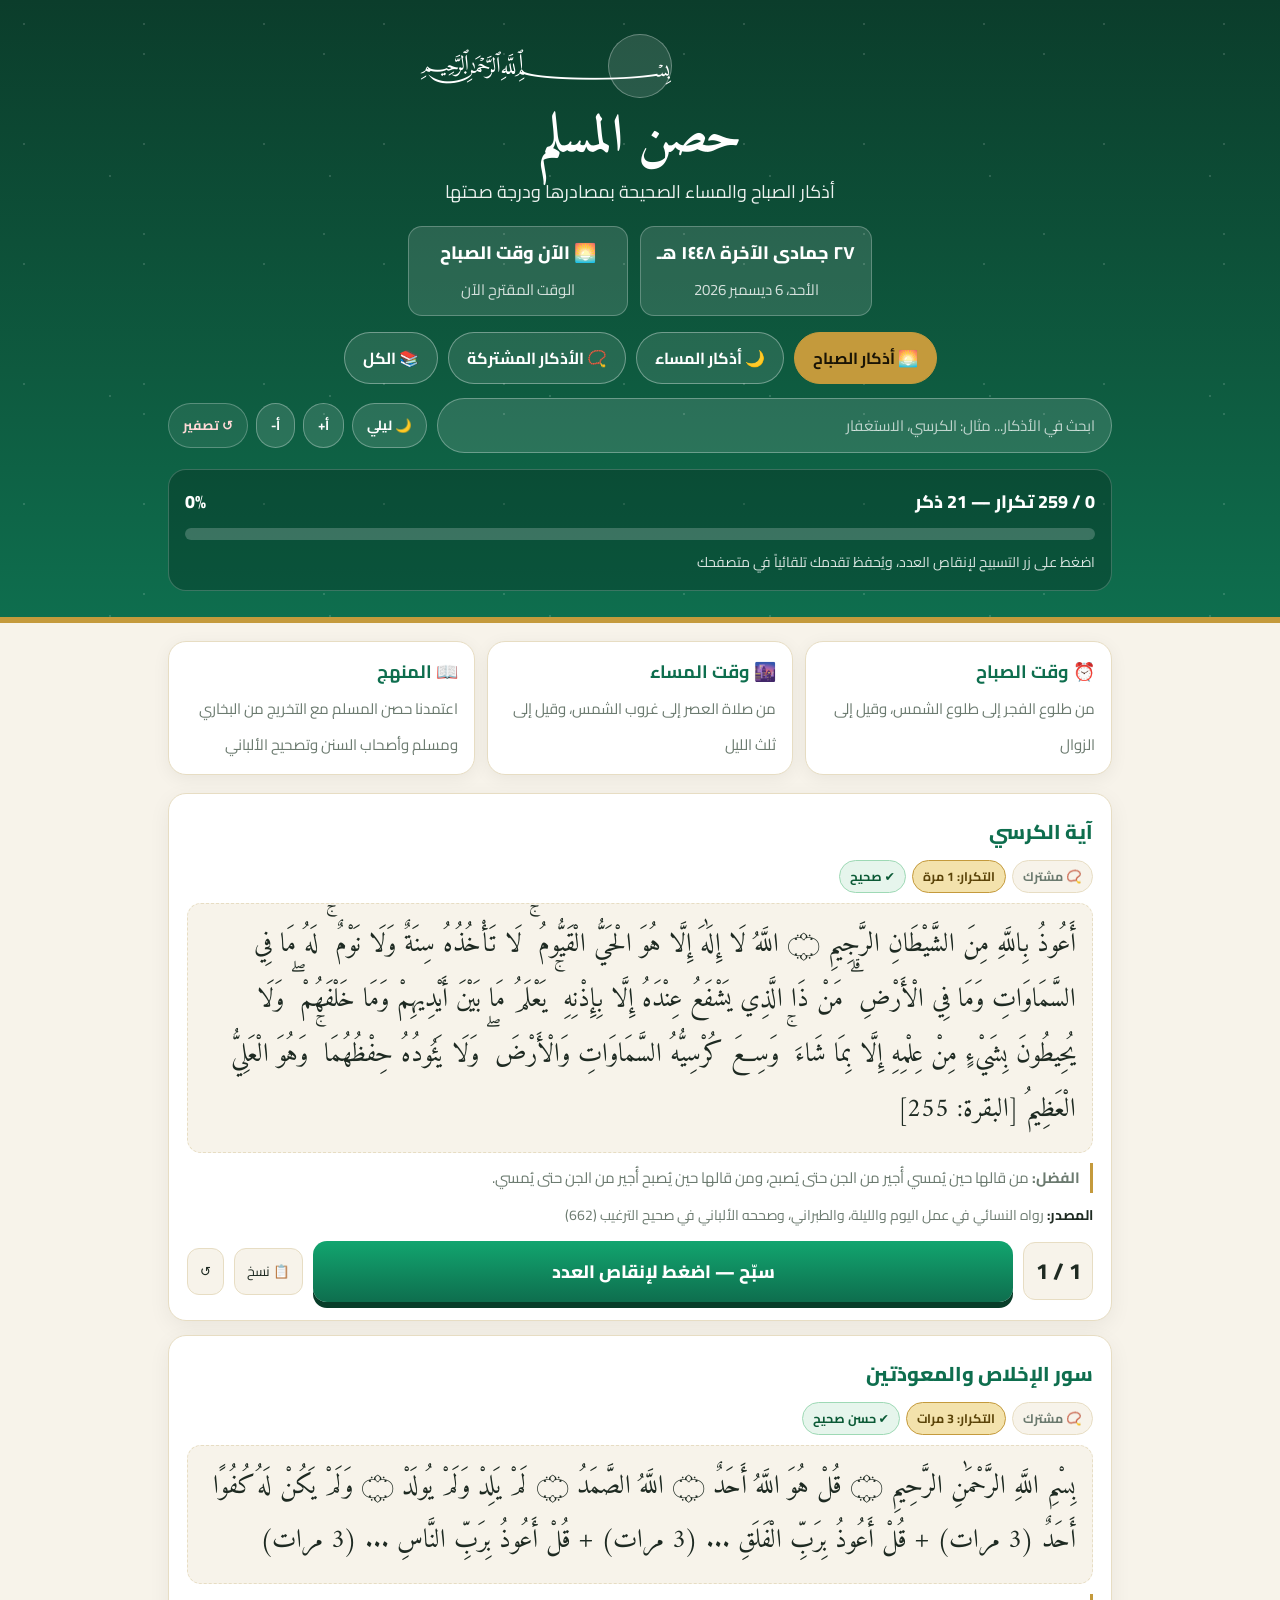
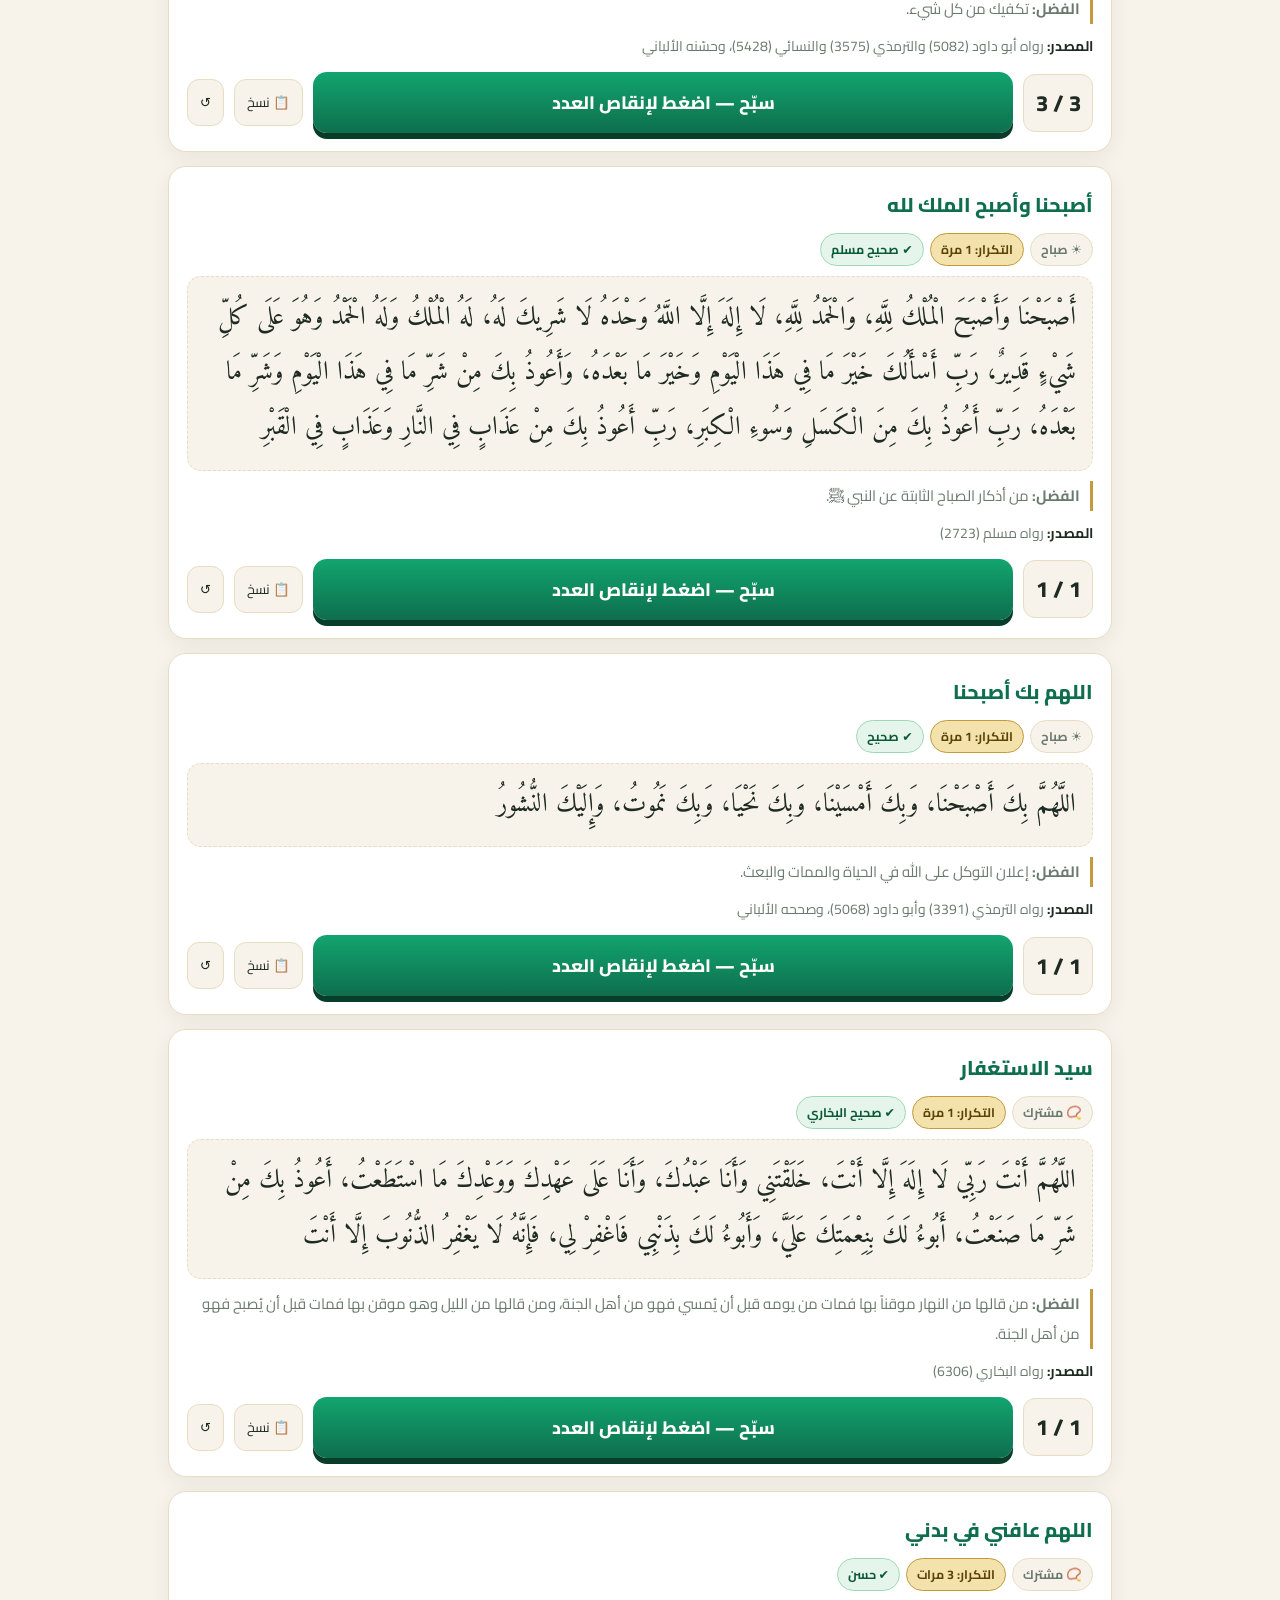
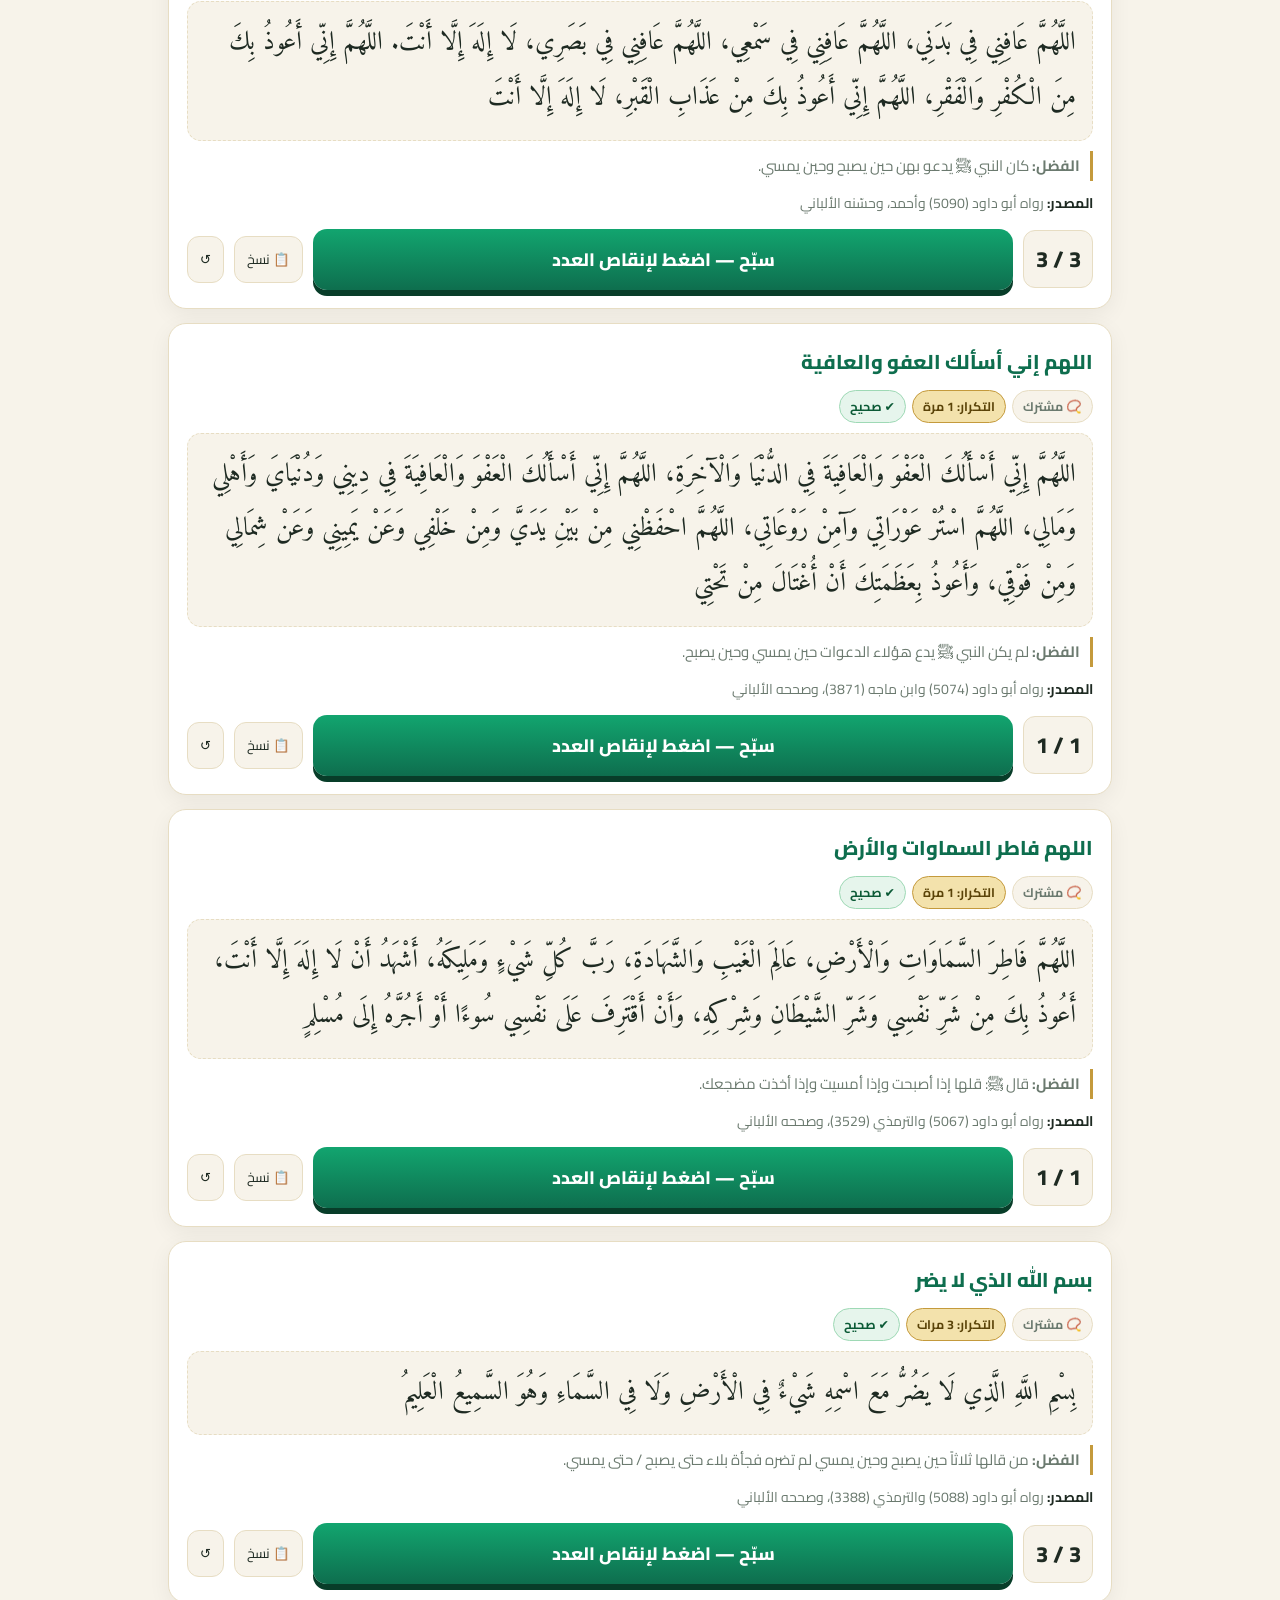
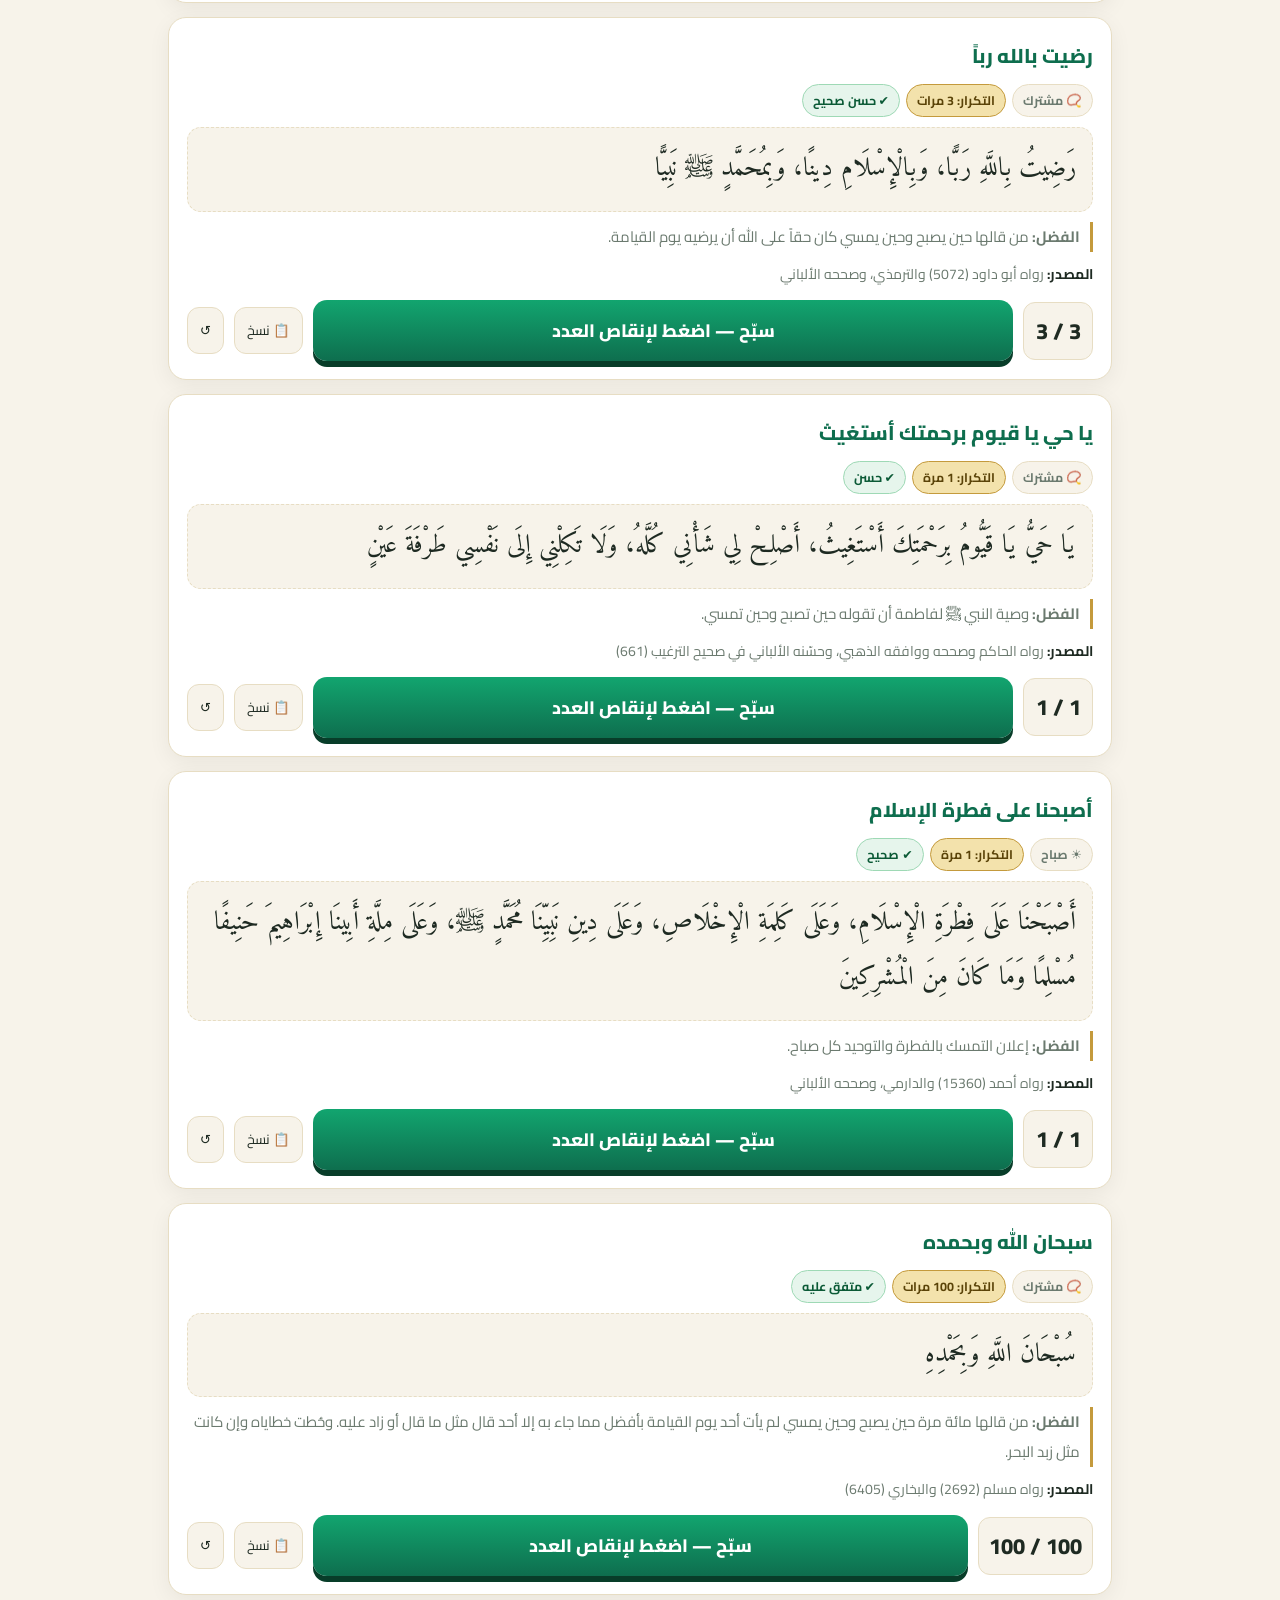
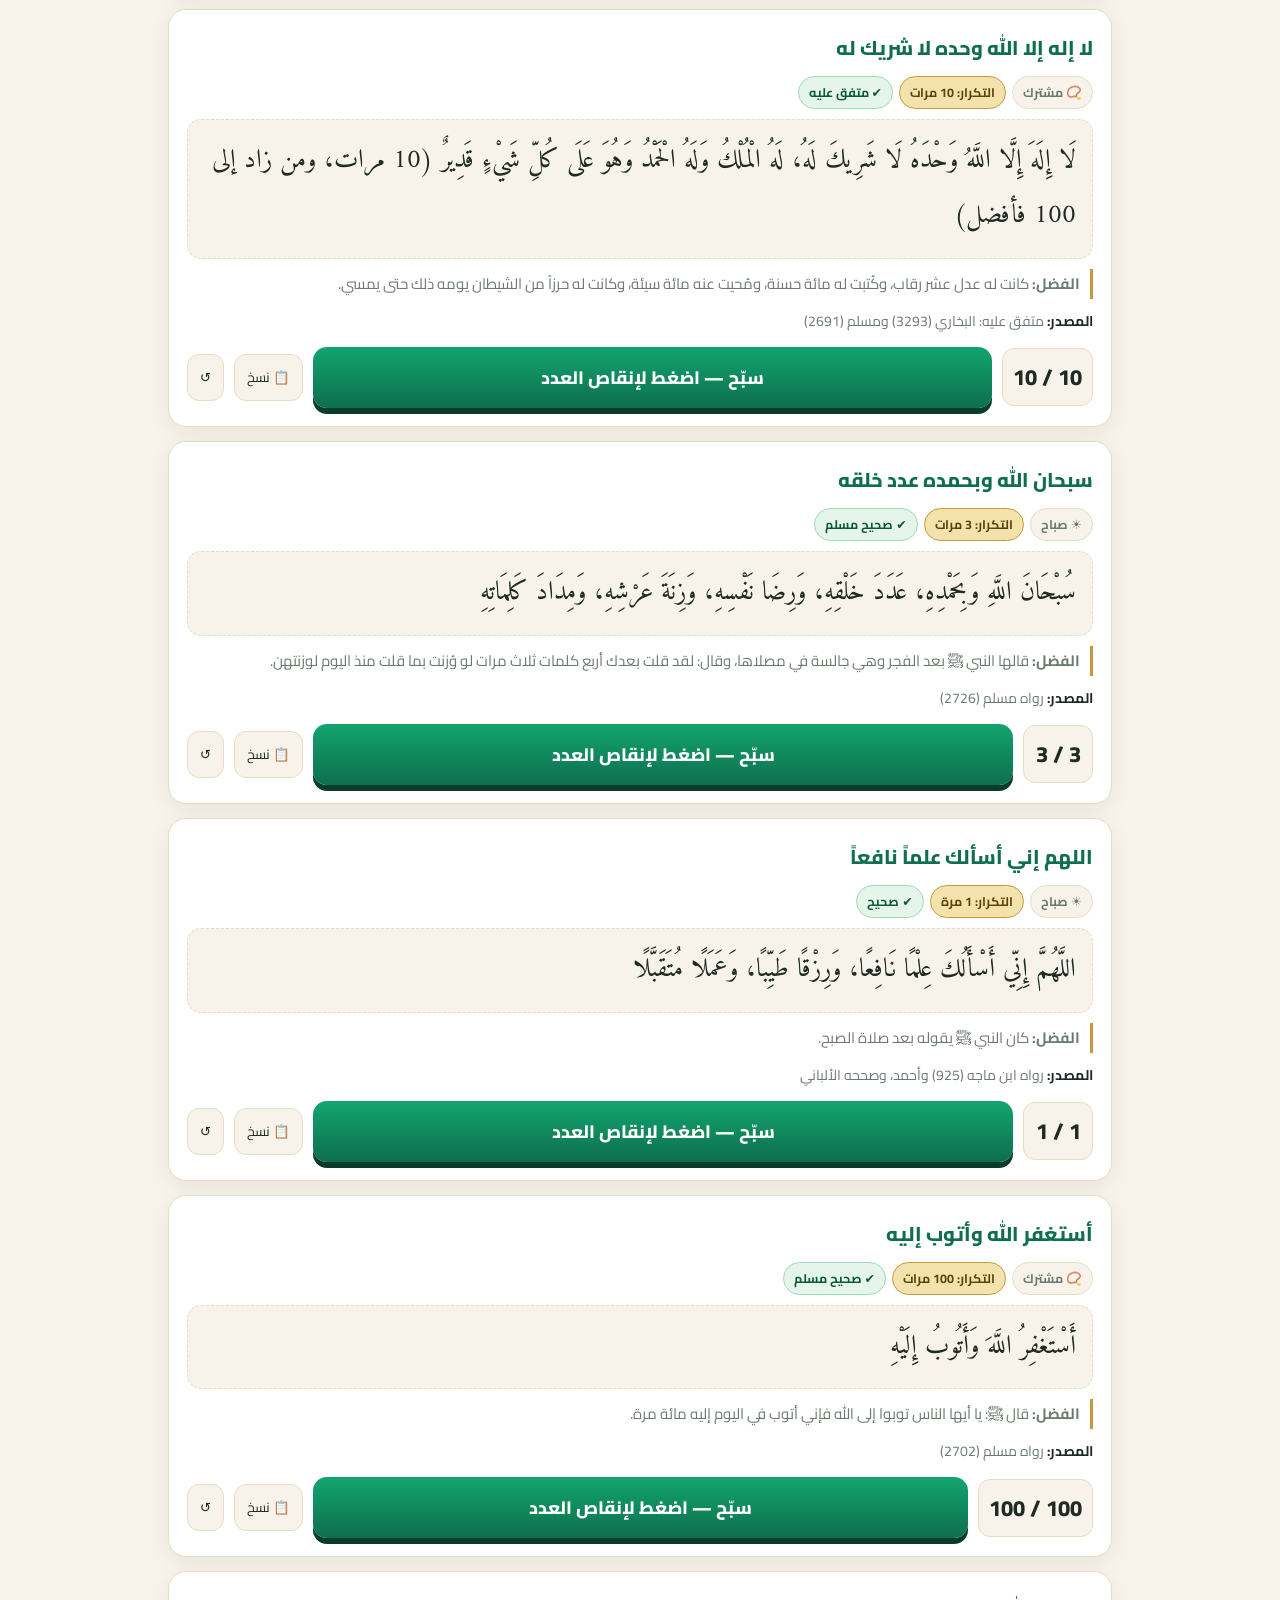
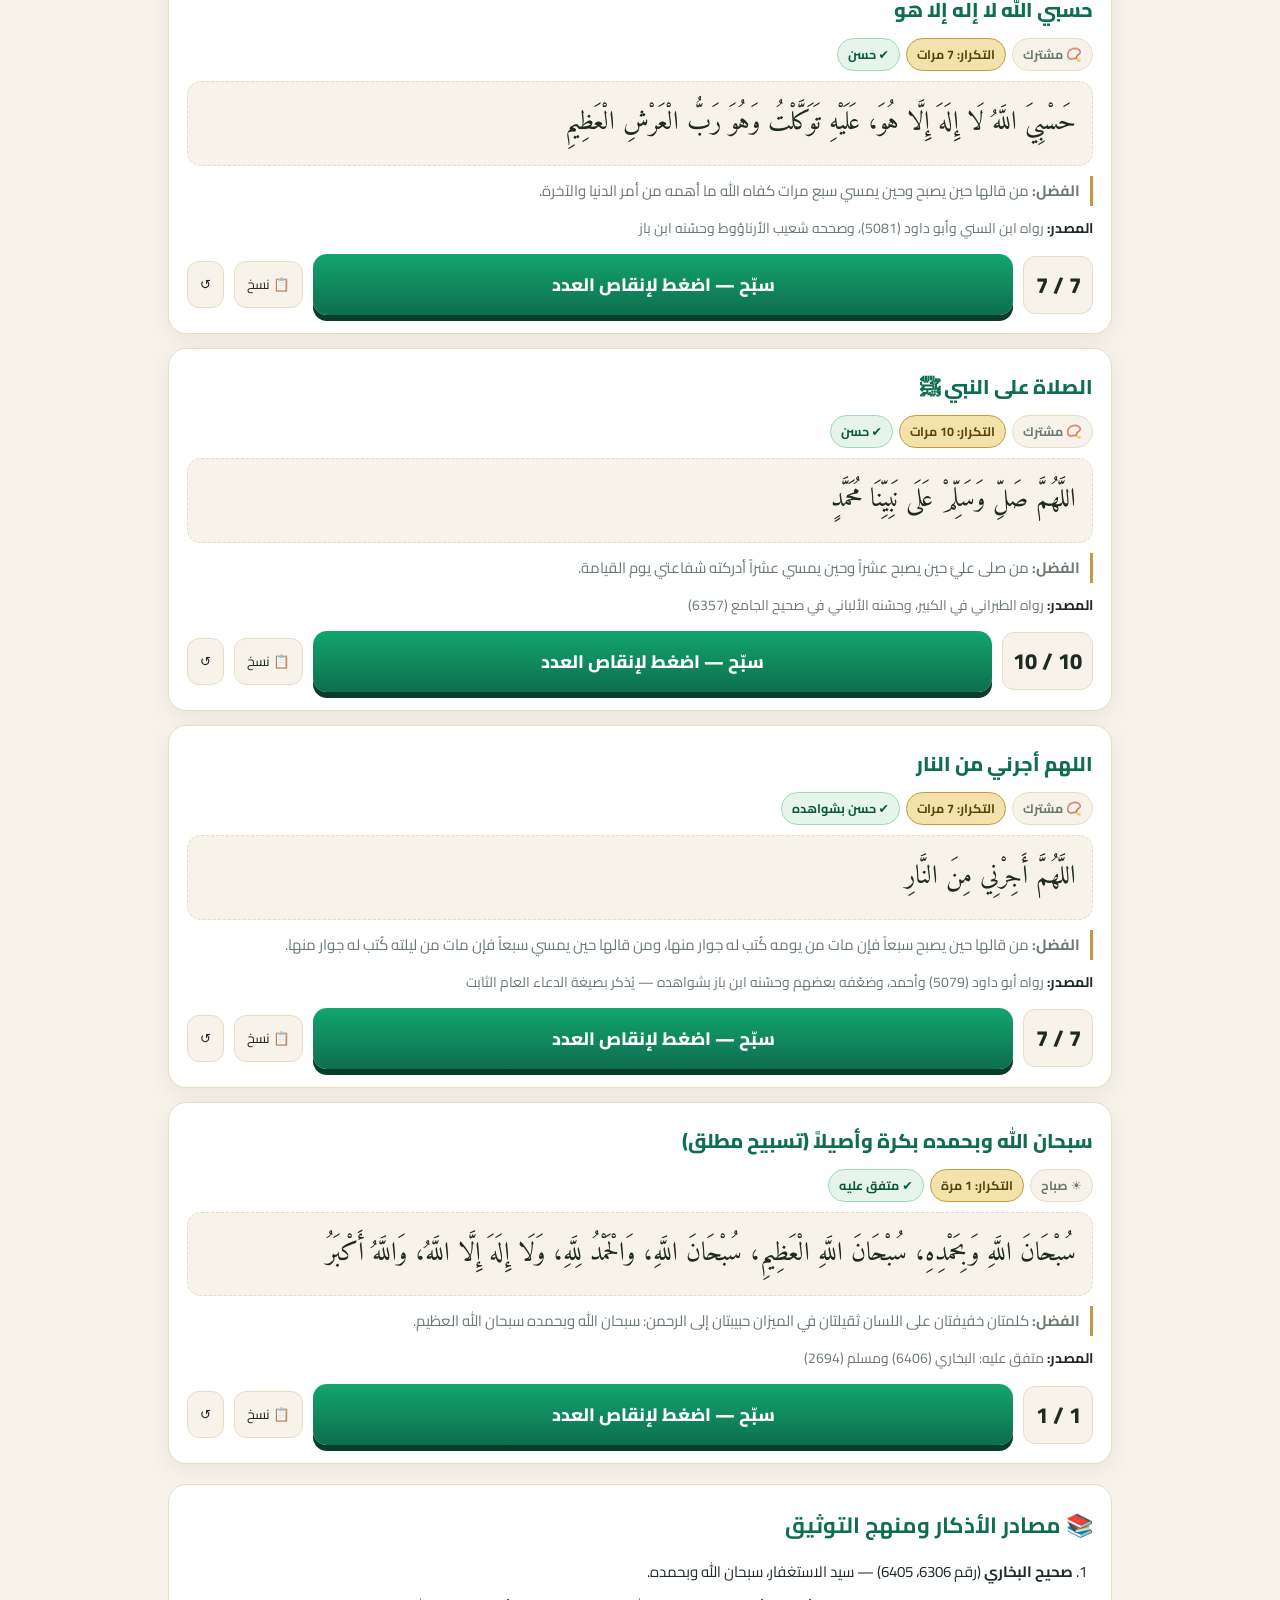
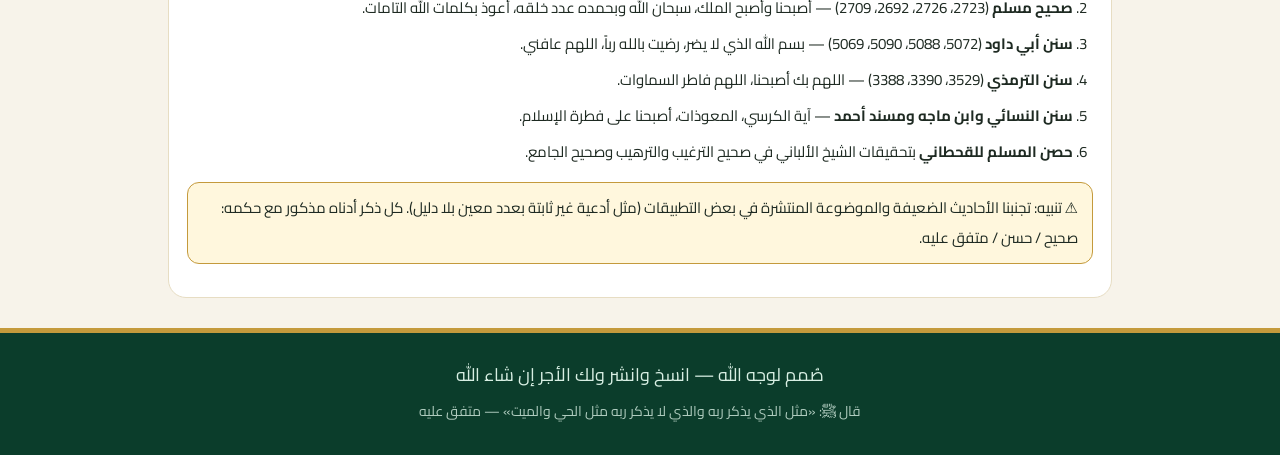
==== index.html @ 22885cc3 "موقع أذكار الصباح والمساء - الإصدار الأول" ====
<!DOCTYPE html>
<html lang="ar" dir="rtl">
<head>
<meta charset="UTF-8">
<meta name="viewport" content="width=device-width, initial-scale=1.0">
<title>حصن المسلم | أذكار الصباح والمساء الصحيحة</title>
<meta name="description" content="موقع أذكار الصباح والمساء الصحيحة بمصادرها من الكتب الستة وحصن المسلم، مع عداد وتتبع للتقدم">
<link rel="preconnect" href="https://fonts.googleapis.com">
<link rel="preconnect" href="https://fonts.gstatic.com" crossorigin>
<link href="https://fonts.googleapis.com/css2?family=Amiri:wght@400;700&family=Cairo:wght@400;500;600;700;800&display=swap" rel="stylesheet">
<link rel="stylesheet" href="styles.css">
</head>
<body>
<header class="hero">
  <div class="pattern"></div>
  <div class="container hero-inner">
    <div class="badge">﷽</div>
    <h1>حصن المسلم</h1>
    <p class="subtitle">أذكار الصباح والمساء الصحيحة بمصادرها ودرجة صحتها</p>
    <div class="meta-row">
      <div class="date-box">
        <span id="hijriDate">—</span>
        <small id="gregDate">—</small>
      </div>
      <div class="time-box">
        <span id="suggested">—</span>
        <small>الوقت المقترح الآن</small>
      </div>
    </div>
    <nav class="tabs" role="tablist">
      <button class="tab active" data-filter="morning" role="tab">🌅 أذكار الصباح</button>
      <button class="tab" data-filter="evening" role="tab">🌙 أذكار المساء</button>
      <button class="tab" data-filter="both" role="tab">📿 الأذكار المشتركة</button>
      <button class="tab" data-filter="all" role="tab">📚 الكل</button>
    </nav>
    <div class="controls">
      <div class="search-wrap">
        <input id="search" type="search" placeholder="ابحث في الأذكار... مثال: الكرسي، الاستغفار">
      </div>
      <div class="btn-group">
        <button id="toggleTheme" class="btn ghost" title="الوضع الليلي">🌙 ليلي</button>
        <button id="fontPlus" class="btn ghost" title="تكبير الخط">أ+</button>
        <button id="fontMinus" class="btn ghost" title="تصغير الخط">أ-</button>
        <button id="resetAll" class="btn danger-ghost" title="تصفير التقدم">↺ تصفير</button>
      </div>
    </div>
    <div class="progress-wrap">
      <div class="progress-info">
        <span id="progressText">0 / 0 مكتمل</span>
        <span id="progressPct">0%</span>
      </div>
      <div class="progress-bar"><div id="progressFill"></div></div>
      <p class="hint">اضغط على زر التسبيح لإنقاص العدد، ويُحفظ تقدمك تلقائياً في متصفحك</p>
    </div>
  </div>
</header>

<main class="container">
  <section class="info-strip">
    <div class="info-card">
      <strong>⏰ وقت الصباح</strong>
      <span>من طلوع الفجر إلى طلوع الشمس، وقيل إلى الزوال</span>
    </div>
    <div class="info-card">
      <strong>🌆 وقت المساء</strong>
      <span>من صلاة العصر إلى غروب الشمس، وقيل إلى ثلث الليل</span>
    </div>
    <div class="info-card">
      <strong>📖 المنهج</strong>
      <span>اعتمدنا حصن المسلم مع التخريج من البخاري ومسلم وأصحاب السنن وتصحيح الألباني</span>
    </div>
  </section>

  <div id="doaaBanner" class="doaa-banner hidden"></div>

  <section id="cards" class="cards"></section>

  <section class="sources">
    <h2>📚 مصادر الأذكار ومنهج التوثيق</h2>
    <ol>
      <li><strong>صحيح البخاري</strong> (رقم 6306، 6405) — سيد الاستغفار، سبحان الله وبحمده.</li>
      <li><strong>صحيح مسلم</strong> (2723، 2726، 2692، 2709) — أصبحنا وأصبح الملك، سبحان الله وبحمده عدد خلقه، أعوذ بكلمات الله التامات.</li>
      <li><strong>سنن أبي داود</strong> (5072، 5088، 5090، 5069) — بسم الله الذي لا يضر، رضيت بالله رباً، اللهم عافني.</li>
      <li><strong>سنن الترمذي</strong> (3529، 3390، 3388) — اللهم بك أصبحنا، اللهم فاطر السماوات.</li>
      <li><strong>سنن النسائي وابن ماجه ومسند أحمد</strong> — آية الكرسي، المعوذات، أصبحنا على فطرة الإسلام.</li>
      <li><strong>حصن المسلم للقحطاني</strong> بتحقيقات الشيخ الألباني في صحيح الترغيب والترهيب وصحيح الجامع.</li>
    </ol>
    <p class="note">⚠️ تنبيه: تجنبنا الأحاديث الضعيفة والموضوعة المنتشرة في بعض التطبيقات (مثل أدعية غير ثابتة بعدد معين بلا دليل). كل ذكر أدناه مذكور مع حكمه: صحيح / حسن / متفق عليه.</p>
  </section>
</main>

<footer>
  <div class="container">
    <p>صُمم لوجه الله — انسخ وانشر ولك الأجر إن شاء الله</p>
    <p class="small">قال ﷺ: «مثل الذي يذكر ربه والذي لا يذكر ربه مثل الحي والميت» — متفق عليه</p>
  </div>
</footer>

<button id="toTop" title="العودة للأعلى">↑</button>

<script src="app.js"></script>
</body>
</html>
---- styles.css ----
:root{
  --bg:#f7f3ea;
  --card:#ffffff;
  --ink:#1e2a22;
  --muted:#6b7a6f;
  --green:#0e6e4e;
  --green-2:#12a56f;
  --gold:#c49a3c;
  --gold-2:#f3e2ac;
  --line:#e7ddc3;
  --danger:#b3261e;
  --radius:18px;
  --font-size:18px;
}
[data-theme="dark"]{
  --bg:#0d1512;
  --card:#16211c;
  --ink:#eef5ef;
  --muted:#9db3a8;
  --green:#2fbf8a;
  --green-2:#2fbf8a;
  --gold:#d9b45a;
  --gold-2:#3a2f14;
  --line:#25342c;
}
*{box-sizing:border-box}
body{
  margin:0;
  font-family:'Cairo',system-ui,sans-serif;
  background:var(--bg);
  color:var(--ink);
  font-size:var(--font-size);
  line-height:2;
  transition:background .3s,color .3s;
}
.container{max-width:980px;margin:0 auto;padding:0 18px}
.hero{
  position:relative;
  background:linear-gradient(180deg,#0b3d2b 0%,#0e5a3f 60%,#0e6e4e 100%);
  color:#fff;
  padding:34px 0 26px;
  overflow:hidden;
  border-bottom:6px solid var(--gold);
}
.hero .pattern{
  position:absolute;inset:0;opacity:.14;
  background-image:radial-gradient(circle at 20% 20%,#fff 1px,transparent 1px),
  radial-gradient(circle at 80% 30%,#fff 1px,transparent 1px),
  radial-gradient(circle at 50% 80%,#fff 1px,transparent 1px);
  background-size:120px 120px,180px 180px,220px 220px;
}
.hero-inner{position:relative}
.badge{
  width:64px;height:64px;display:grid;place-items:center;
  background:rgba(255,255,255,.12);border:1px solid rgba(255,255,255,.3);
  border-radius:50%;font-family:'Amiri',serif;font-size:22px;margin:0 auto;
}
h1{font-family:'Amiri',serif;text-align:center;margin:10px 0 4px;font-size:52px;line-height:1.2}
.subtitle{text-align:center;opacity:.92;margin:0 0 16px}
.meta-row{display:flex;gap:12px;justify-content:center;flex-wrap:wrap;margin-bottom:16px}
.date-box,.time-box{
  background:rgba(255,255,255,.12);border:1px solid rgba(255,255,255,.25);
  border-radius:14px;padding:8px 16px;text-align:center;min-width:220px;
}
.date-box span,.time-box span{font-weight:800;display:block}
.date-box small,.time-box small{opacity:.8}
.tabs{display:flex;gap:10px;justify-content:center;flex-wrap:wrap;margin:8px 0 14px}
.tab{
  border:1px solid rgba(255,255,255,.35);background:rgba(255,255,255,.1);color:#fff;
  padding:10px 18px;border-radius:999px;cursor:pointer;font-family:inherit;font-weight:700;font-size:16px;
  transition:.2s;
}
.tab.active,.tab:hover{background:var(--gold);border-color:var(--gold);color:#1a1405}
.controls{display:flex;gap:10px;justify-content:space-between;align-items:center;flex-wrap:wrap}
.search-wrap{flex:1;min-width:240px}
.search-wrap input{
  width:100%;padding:12px 16px;border-radius:999px;border:1px solid rgba(255,255,255,.3);
  background:rgba(255,255,255,.12);color:#fff;font-family:inherit;font-size:15px;
}
.search-wrap input::placeholder{color:rgba(255,255,255,.7)}
.btn-group{display:flex;gap:8px;flex-wrap:wrap}
.btn{border-radius:999px;padding:9px 14px;border:1px solid rgba(255,255,255,.3);cursor:pointer;font-family:inherit;font-weight:700}
.btn.ghost{background:rgba(255,255,255,.12);color:#fff}
.btn.danger-ghost{background:rgba(255,255,255,.08);color:#ffd9d6;border-color:rgba(255,255,255,.25)}
.progress-wrap{margin-top:16px;background:rgba(0,0,0,.22);border:1px solid rgba(255,255,255,.2);border-radius:var(--radius);padding:14px 16px}
.progress-info{display:flex;justify-content:space-between;font-weight:800}
.progress-bar{height:12px;background:rgba(255,255,255,.2);border-radius:999px;overflow:hidden;margin-top:8px}
#progressFill{height:100%;width:0;background:linear-gradient(90deg,var(--gold),#ffe9a8);transition:width .4s}
.hint{margin:8px 0 0;opacity:.85;font-size:14px}

.info-strip{display:grid;grid-template-columns:repeat(auto-fit,minmax(240px,1fr));gap:12px;margin:18px 0}
.info-card{background:var(--card);border:1px solid var(--line);border-radius:var(--radius);padding:12px 16px;box-shadow:0 4px 18px rgba(0,0,0,.06)}
.info-card strong{display:block;color:var(--green)}
.info-card span{color:var(--muted);font-size:15px}

.doaa-banner{background:linear-gradient(90deg,#fff7dd,#fff);border:2px solid var(--gold);border-radius:var(--radius);padding:14px 18px;margin:10px 0;font-family:'Amiri',serif;font-size:22px;text-align:center}
.doaa-banner.hidden{display:none}
[data-theme="dark"] .doaa-banner{background:#231f0e;color:#ffe9a8}

.cards{display:grid;gap:14px;margin-bottom:20px}
.card{background:var(--card);border:1px solid var(--line);border-radius:var(--radius);padding:18px;box-shadow:0 6px 22px rgba(0,0,0,.06);position:relative;overflow:hidden}
.card.done{border-color:var(--green-2);background:linear-gradient(180deg,rgba(18,165,111,.08),var(--card))}
.card.done::after{content:'✓ تم';position:absolute;top:12px;left:12px;background:var(--green);color:#fff;font-size:13px;font-weight:800;padding:4px 12px;border-radius:999px}
.card-head{display:flex;gap:10px;align-items:flex-start;justify-content:space-between;margin-bottom:8px}
.card-title{font-weight:800;font-size:20px;margin:0;color:var(--green)}
.card-tags{display:flex;gap:6px;flex-wrap:wrap;margin:6px 0}
.tag{font-size:12.5px;font-weight:700;padding:3px 10px;border-radius:999px;border:1px solid var(--line);background:var(--bg);color:var(--muted)}
.tag.count{background:var(--gold-2);border-color:var(--gold);color:#5a4308}
[data-theme="dark"] .tag.count{color:#ffe9a8}
.tag.grade{background:#e6f5ec;border-color:#9ed9b5;color:#0b5a36}
[data-theme="dark"] .tag.grade{background:#0f2a1f;color:#7fe0ab}
.dhikr{font-family:'Amiri',serif;font-size:1.45em;line-height:2.1;margin:10px 0;background:var(--bg);border:1px dashed var(--line);border-radius:14px;padding:14px 16px}
.virtue{font-size:15px;color:var(--muted);background:transparent;border-right:3px solid var(--gold);padding-right:10px;margin:8px 0}
.source{font-size:14px;color:var(--muted)}
.source strong{color:var(--ink)}
.card-actions{display:flex;gap:10px;align-items:center;margin-top:12px;flex-wrap:wrap}
.counter-btn{
  flex:1;min-width:180px;font-family:inherit;font-size:18px;font-weight:800;cursor:pointer;
  background:linear-gradient(180deg,var(--green-2),var(--green));color:#fff;border:none;border-radius:14px;padding:14px;
  box-shadow:0 6px 0 #083d29;transition:.15s;
}
.counter-btn:active{transform:translateY(4px);box-shadow:0 2px 0 #083d29}
.counter-btn:disabled{opacity:.55;cursor:default;transform:none}
.icon-btn{border:1px solid var(--line);background:var(--bg);border-radius:12px;padding:10px 12px;cursor:pointer;font-family:inherit;color:var(--ink)}
.remain{font-weight:800;font-size:22px;min-width:70px;text-align:center;background:var(--bg);border:1px solid var(--line);border-radius:12px;padding:6px 10px}

.sources{background:var(--card);border:1px solid var(--line);border-radius:var(--radius);padding:18px;margin:10px 0 30px}
.sources h2{margin:0 0 10px;font-size:22px;color:var(--green)}
.sources ol{margin:0;padding-right:20px}
.sources li{margin-bottom:6px;font-size:15px}
.note{background:#fff7dd;border:1px solid var(--gold);border-radius:12px;padding:10px 14px;font-size:15px}
[data-theme="dark"] .note{background:#231f0e}

footer{background:#0b3d2b;color:#d8efe3;text-align:center;padding:20px 0 26px;border-top:5px solid var(--gold)}
footer p{margin:4px 0}
footer .small{opacity:.8;font-size:14px}

#toTop{position:fixed;bottom:18px;left:18px;width:48px;height:48px;border-radius:50%;border:none;background:var(--gold);font-size:22px;font-weight:800;cursor:pointer;box-shadow:0 6px 18px rgba(0,0,0,.25);display:none}
#toTop.show{display:block}

@media (max-width:600px){
  h1{font-size:38px}
  .dhikr{font-size:1.25em}
  .controls{flex-direction:column;align-items:stretch}
}
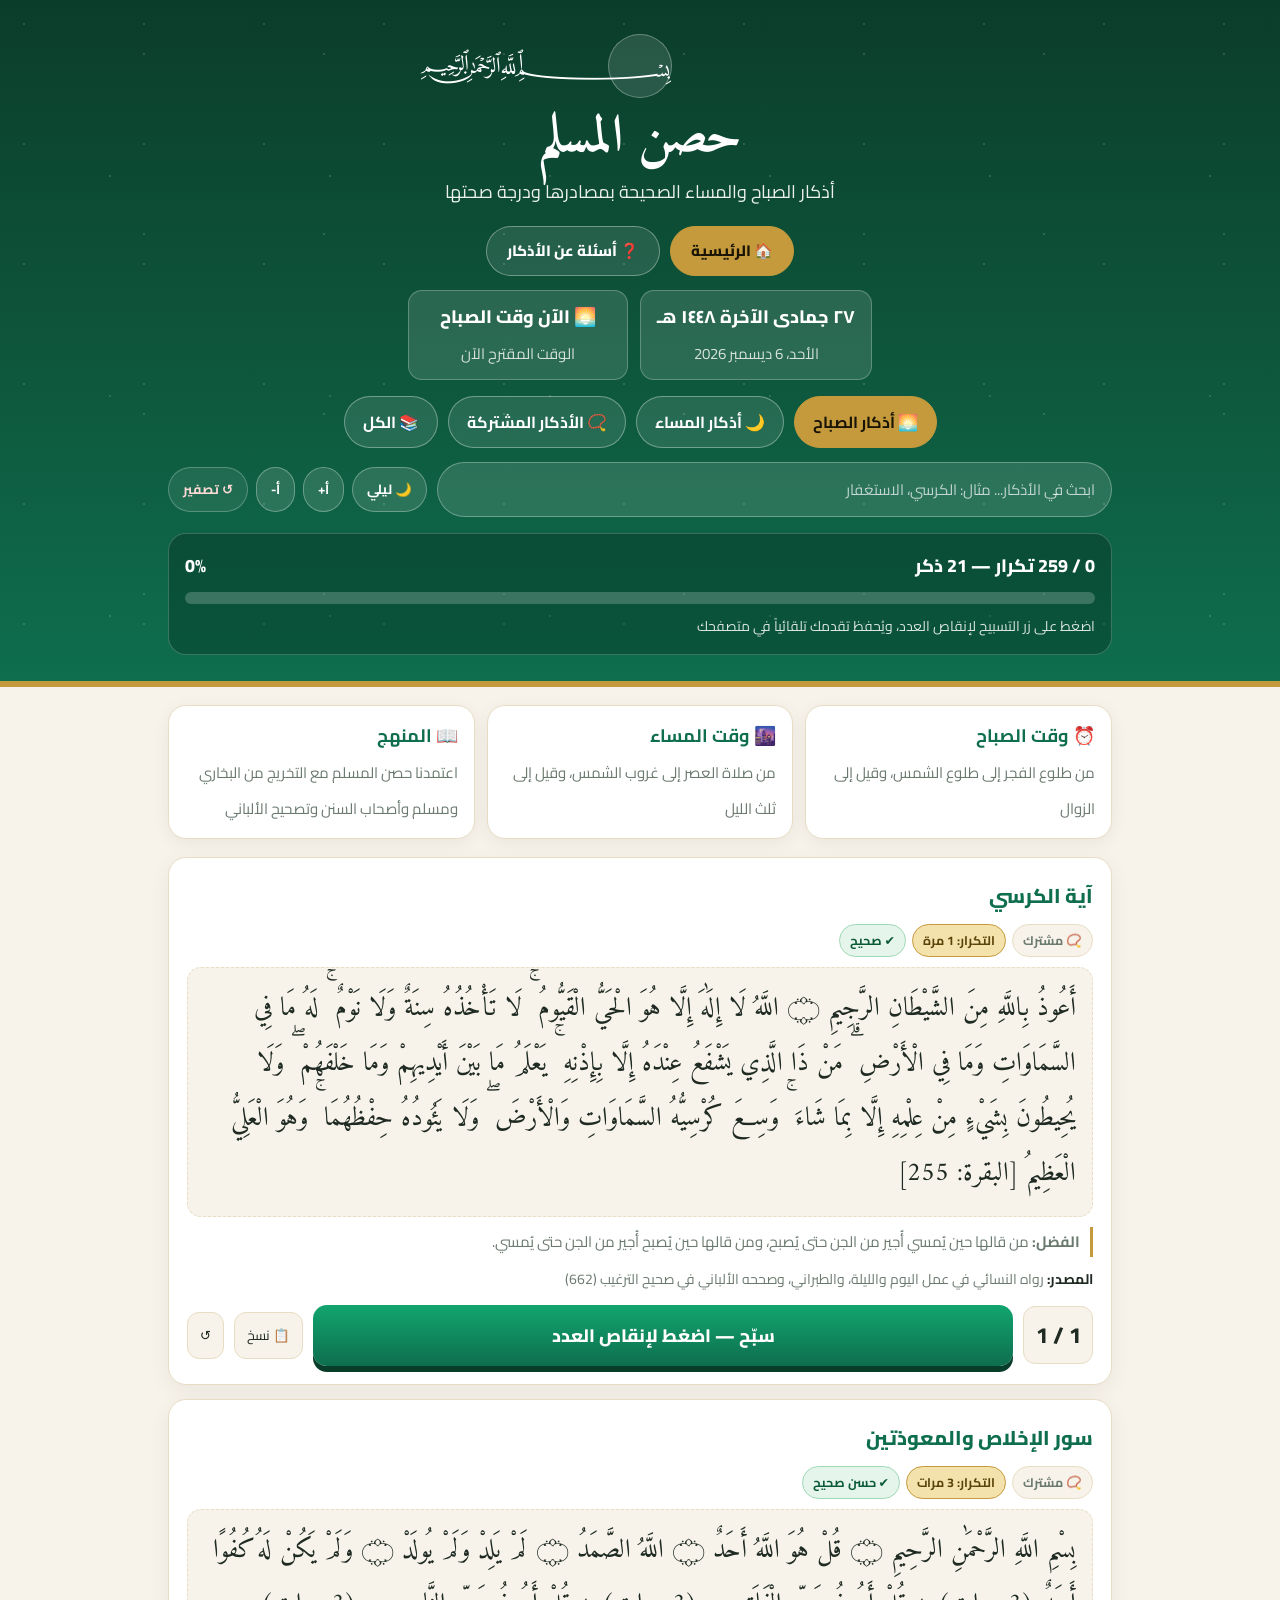
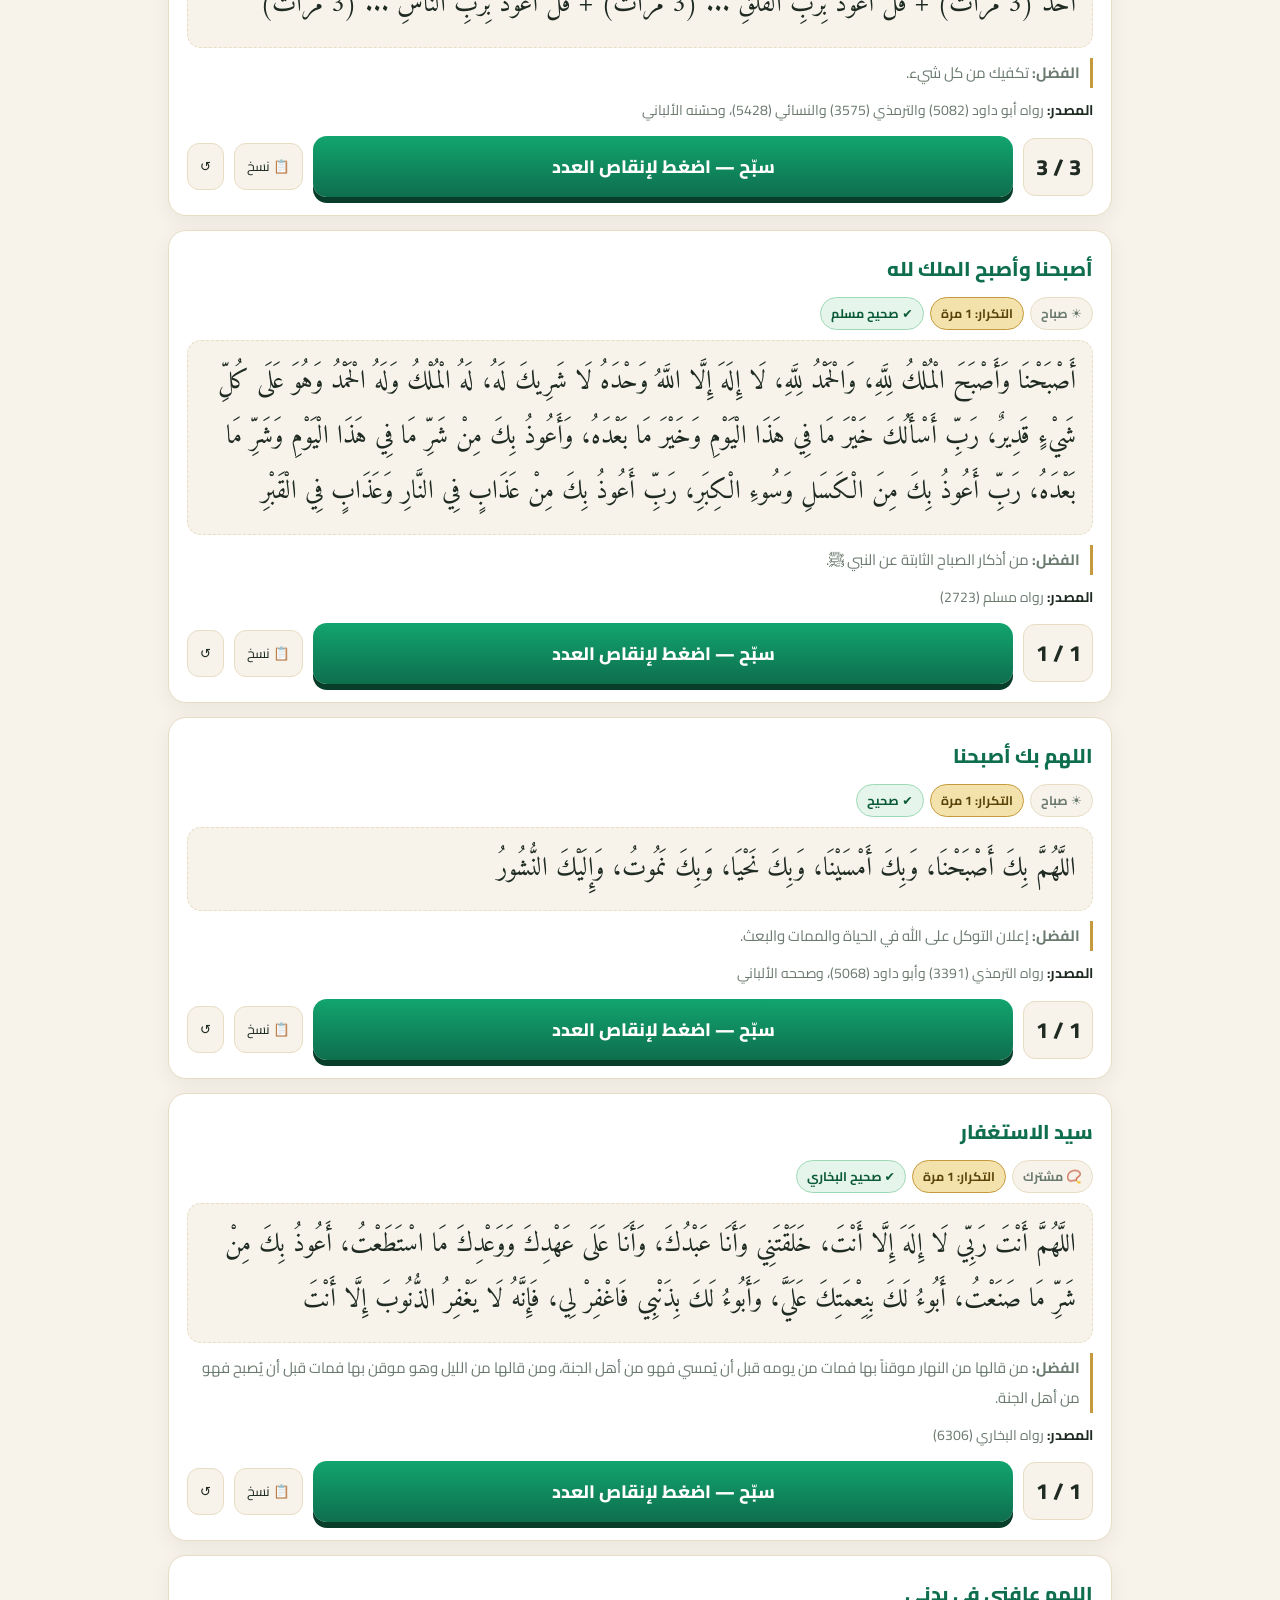
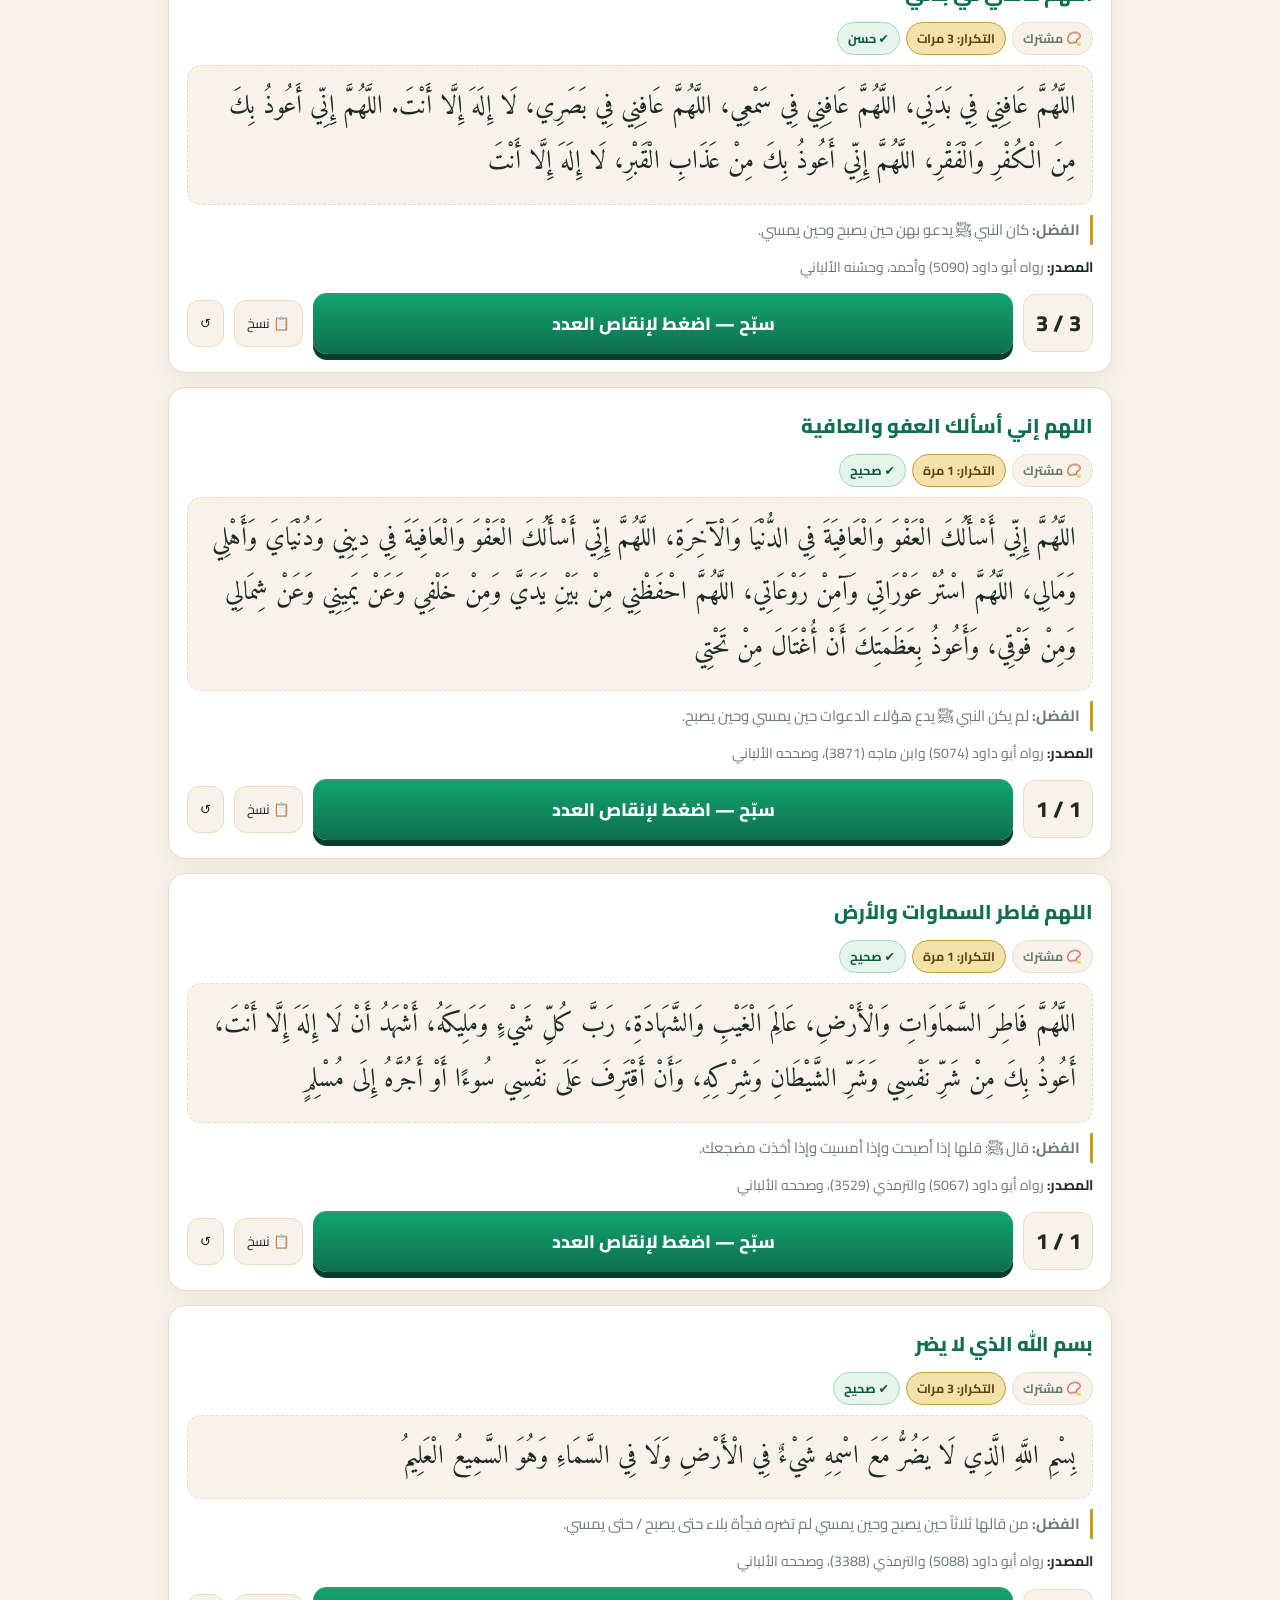
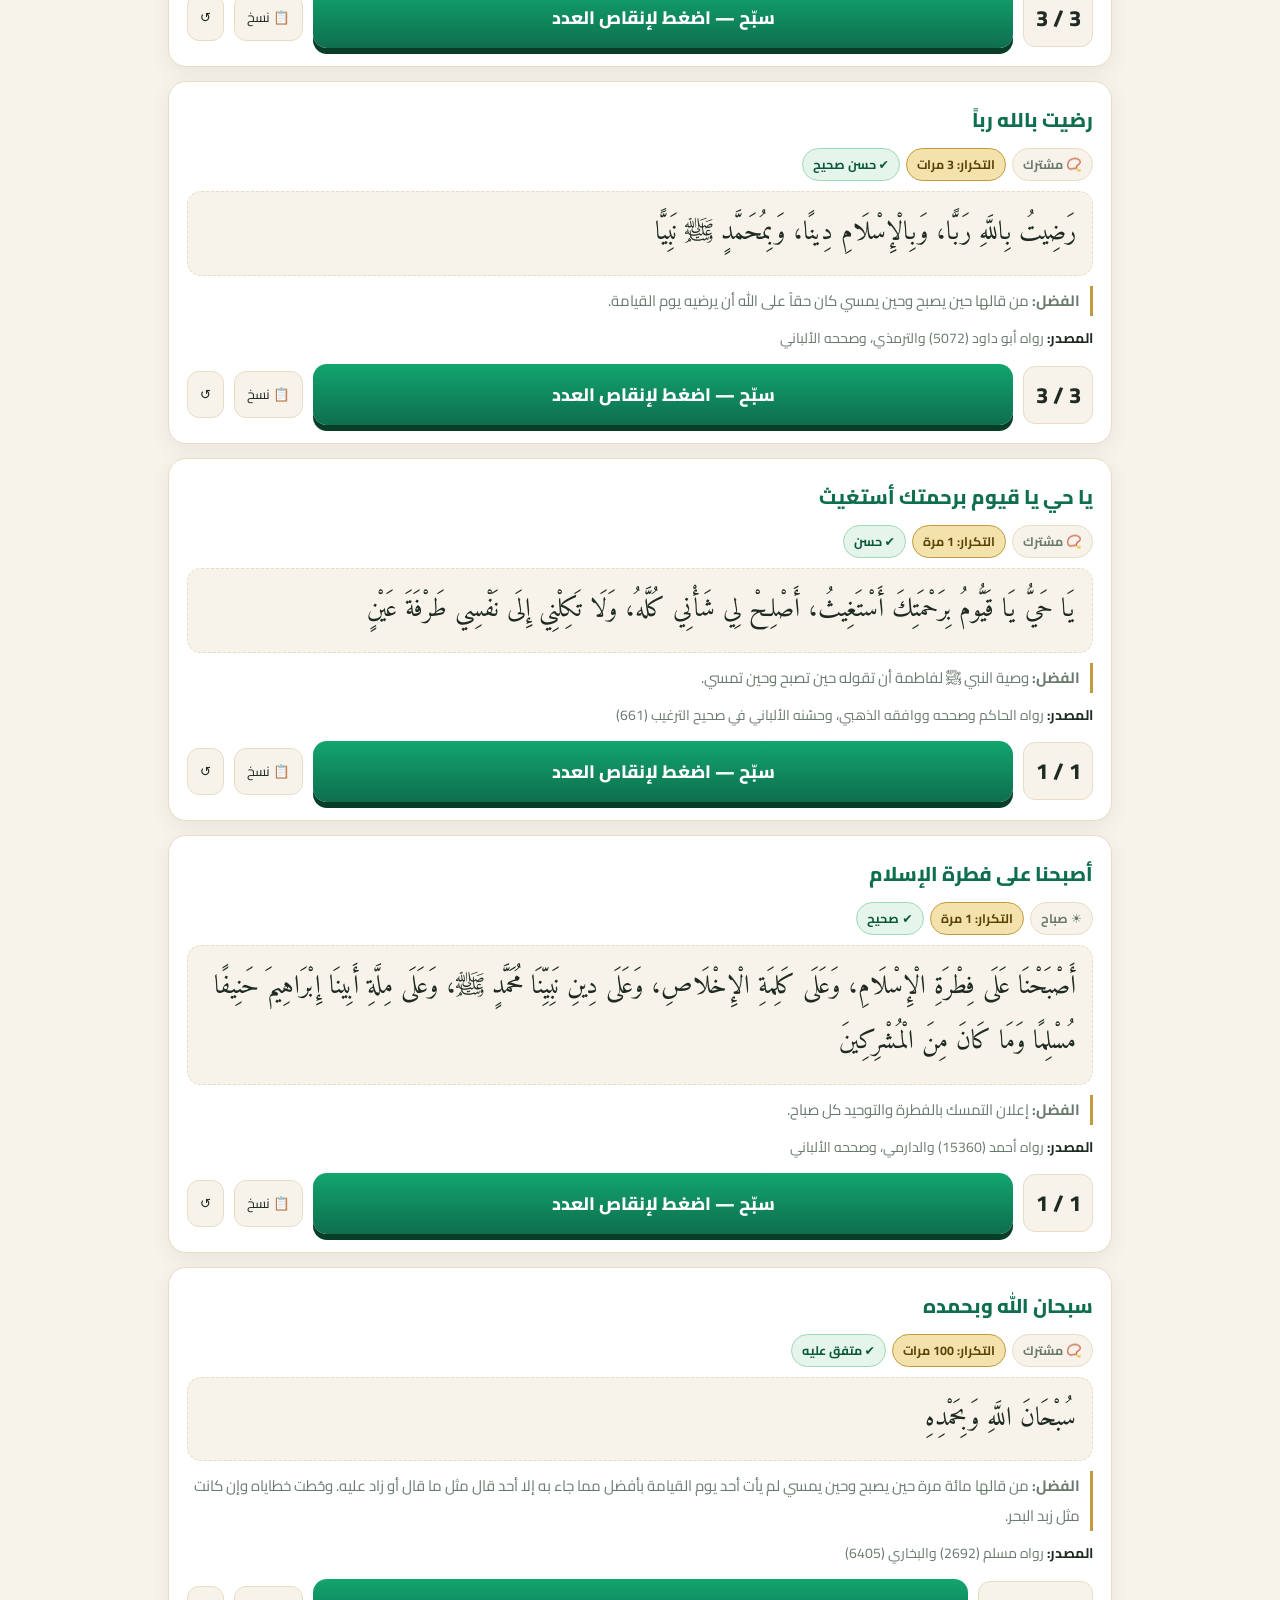
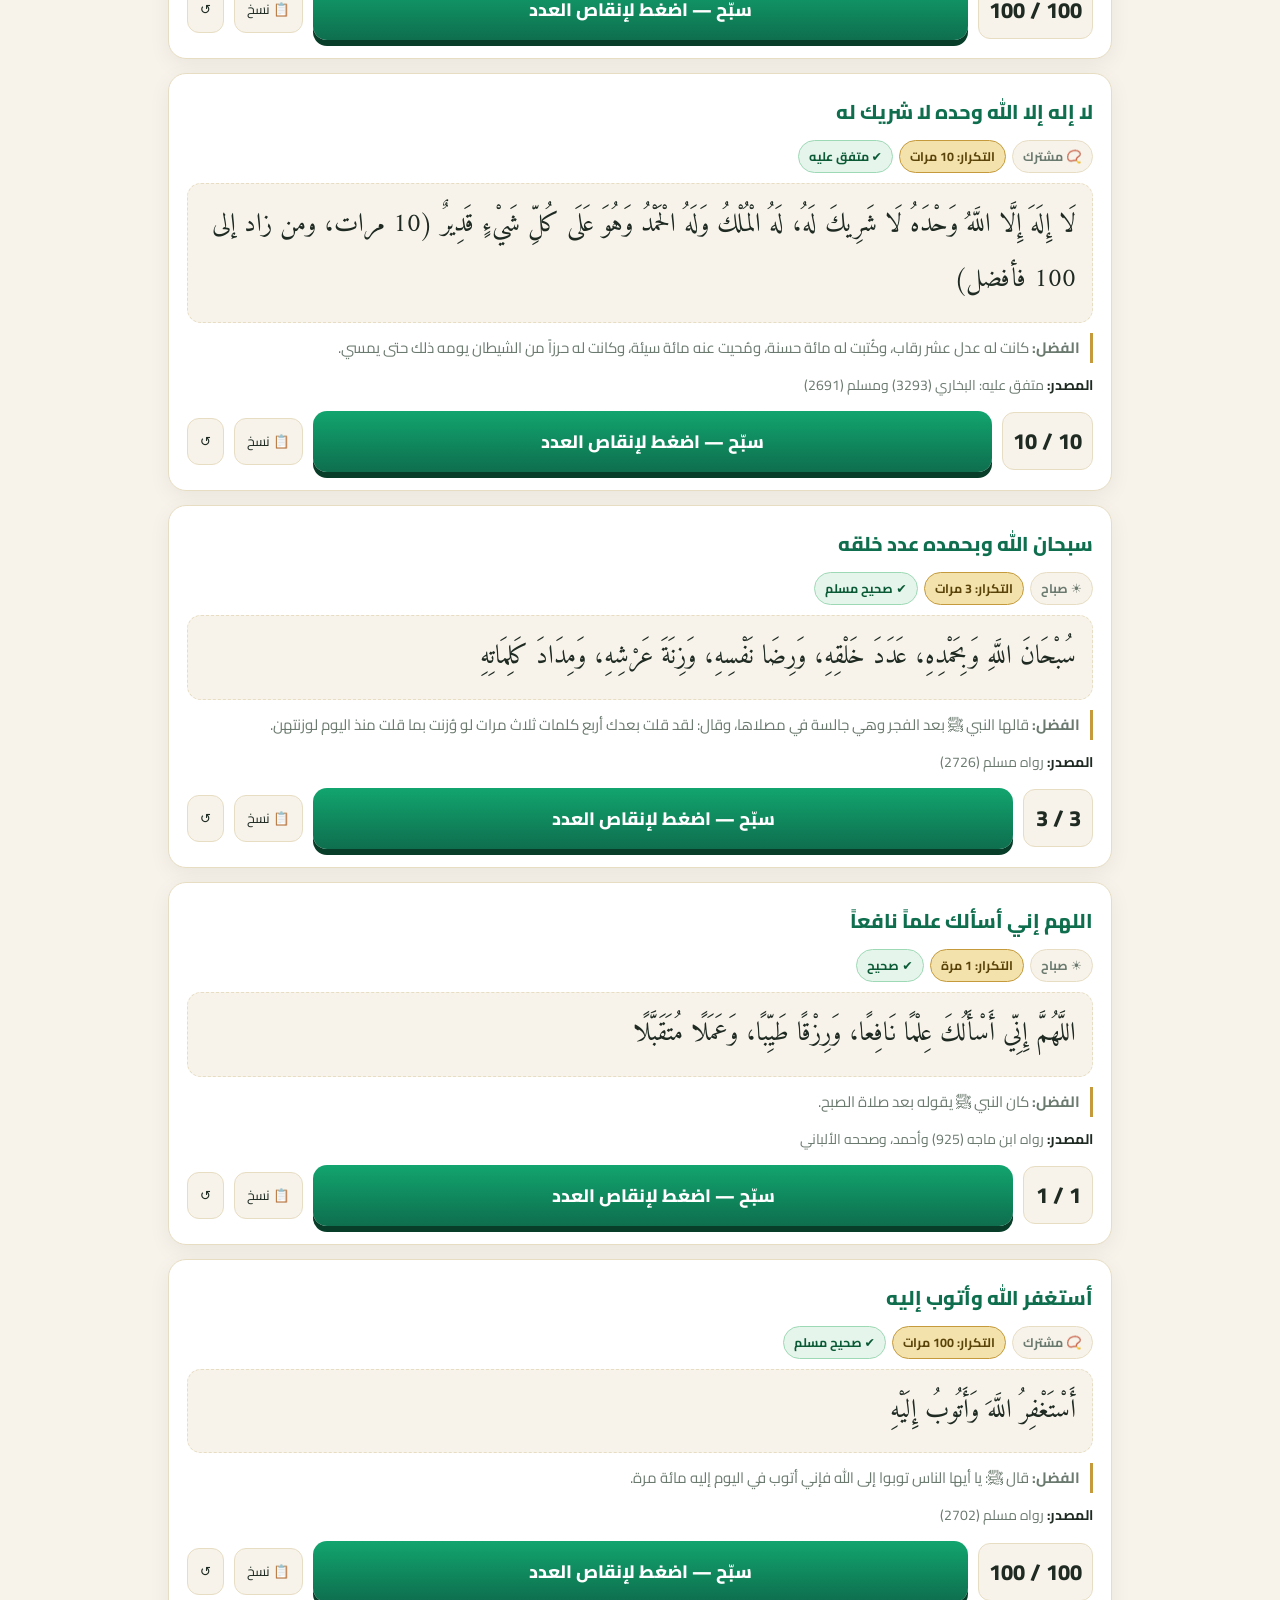
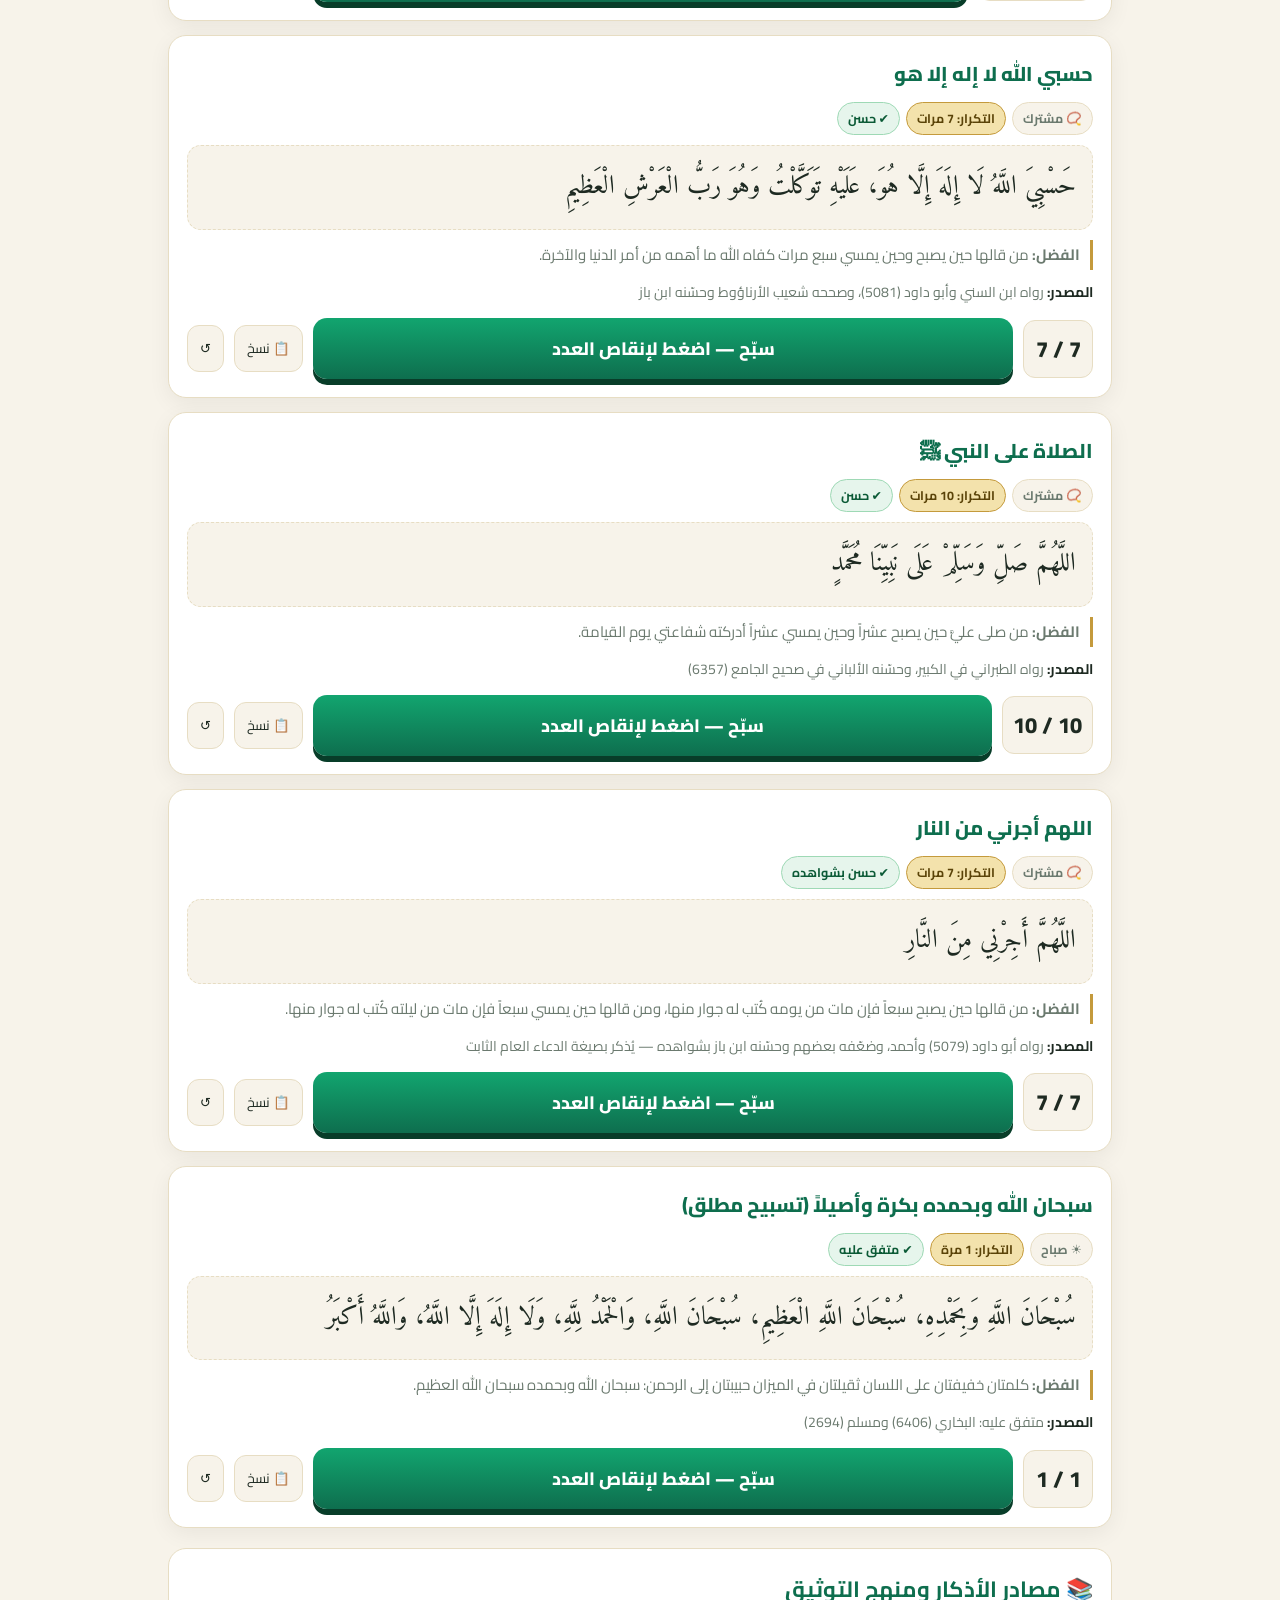
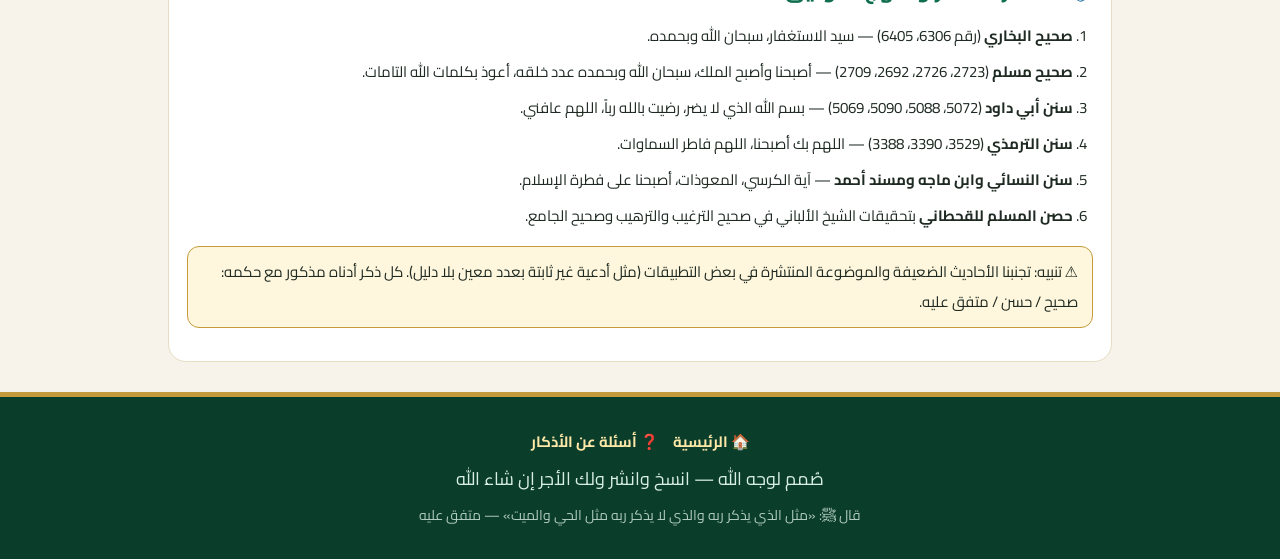
==== commit 50f68ee9: "إضافة صفحة أسئلة" ====
--- a/index.html
+++ b/index.html
@@ -17,6 +17,10 @@
     <div class="badge">﷽</div>
     <h1>حصن المسلم</h1>
     <p class="subtitle">أذكار الصباح والمساء الصحيحة بمصادرها ودرجة صحتها</p>
+    <nav class="site-nav" aria-label="تنقل الموقع">
+      <a href="index.html" class="active">🏠 الرئيسية</a>
+      <a href="questions.html">❓ أسئلة عن الأذكار</a>
+    </nav>
     <div class="meta-row">
       <div class="date-box">
         <span id="hijriDate">—</span>
@@ -91,6 +95,10 @@
 
 <footer>
   <div class="container">
+    <nav class="footer-nav" aria-label="روابط">
+      <a href="index.html">🏠 الرئيسية</a>
+      <a href="questions.html">❓ أسئلة عن الأذكار</a>
+    </nav>
     <p>صُمم لوجه الله — انسخ وانشر ولك الأجر إن شاء الله</p>
     <p class="small">قال ﷺ: «مثل الذي يذكر ربه والذي لا يذكر ربه مثل الحي والميت» — متفق عليه</p>
   </div>
--- a/styles.css
+++ b/styles.css
@@ -143,3 +143,59 @@
   .dhikr{font-size:1.25em}
   .controls{flex-direction:column;align-items:stretch}
 }
+
+/* === شريط تنقل الموقع === */
+.site-nav{display:flex;gap:10px;justify-content:center;flex-wrap:wrap;margin:0 0 14px}
+.site-nav a{
+  color:#fff;text-decoration:none;font-weight:800;font-size:15px;
+  border:1px solid rgba(255,255,255,.35);background:rgba(255,255,255,.1);
+  padding:9px 20px;border-radius:999px;transition:.2s;
+}
+.site-nav a:hover{background:rgba(255,255,255,.22)}
+.site-nav a.active{background:var(--gold);border-color:var(--gold);color:#1a1405}
+
+/* === صفحة الأسئلة === */
+.faq-tools{display:flex;gap:10px;flex-wrap:wrap;margin:16px 0}
+.faq-tools .fsearch{
+  flex:1;min-width:220px;padding:12px 16px;border-radius:14px;
+  border:1px solid var(--line);background:var(--card);color:var(--ink);
+  font-family:inherit;font-size:15px;
+}
+.faq-cats{display:flex;gap:8px;flex-wrap:wrap;margin:0 0 6px}
+.fcat{
+  border:1px solid var(--line);background:var(--card);color:var(--ink);
+  padding:8px 16px;border-radius:999px;cursor:pointer;font-family:inherit;font-weight:700;font-size:14px;
+}
+.fcat.active{background:var(--green);border-color:var(--green);color:#fff}
+.faq-count{color:var(--muted);font-size:14px;margin:6px 0 12px}
+.faq-list{display:grid;gap:12px;margin-bottom:20px}
+.faq-item{background:var(--card);border:1px solid var(--line);border-radius:var(--radius);overflow:hidden}
+.faq-item summary{
+  cursor:pointer;list-style:none;padding:15px 18px;font-weight:800;font-size:17px;
+  display:flex;gap:10px;align-items:flex-start;color:var(--ink);
+}
+.faq-item summary::-webkit-details-marker{display:none}
+.faq-item summary .qnum{
+  flex-shrink:0;min-width:34px;height:34px;display:grid;place-items:center;
+  background:var(--green);color:#fff;border-radius:50%;font-size:15px;
+}
+.faq-item summary .qarrow{margin-right:auto;color:var(--gold);font-weight:800}
+.faq-item[open] summary{border-bottom:1px solid var(--line)}
+.faq-body{padding:6px 18px 16px}
+.faq-body p{margin:8px 0;font-size:15.5px}
+.faq-body .dalil{
+  font-size:14px;color:var(--muted);background:var(--bg);
+  border:1px dashed var(--line);border-radius:12px;padding:8px 12px;margin-top:8px;
+}
+.faq-body .dalil strong{color:var(--green)}
+.faq-cat-tag{
+  display:inline-block;font-size:12px;font-weight:800;color:var(--muted);
+  background:var(--bg);border:1px solid var(--line);border-radius:999px;padding:2px 12px;margin-bottom:6px;
+}
+footer .footer-nav{display:flex;gap:14px;justify-content:center;flex-wrap:wrap;margin:10px 0 4px}
+footer .footer-nav a{color:#ffe9a8;text-decoration:none;font-weight:700;font-size:15px}
+footer .footer-nav a:hover{text-decoration:underline}
+@media (max-width:600px){
+  .faq-item summary{font-size:15px;padding:12px 14px}
+  .faq-body{padding:4px 14px 14px}
+}
